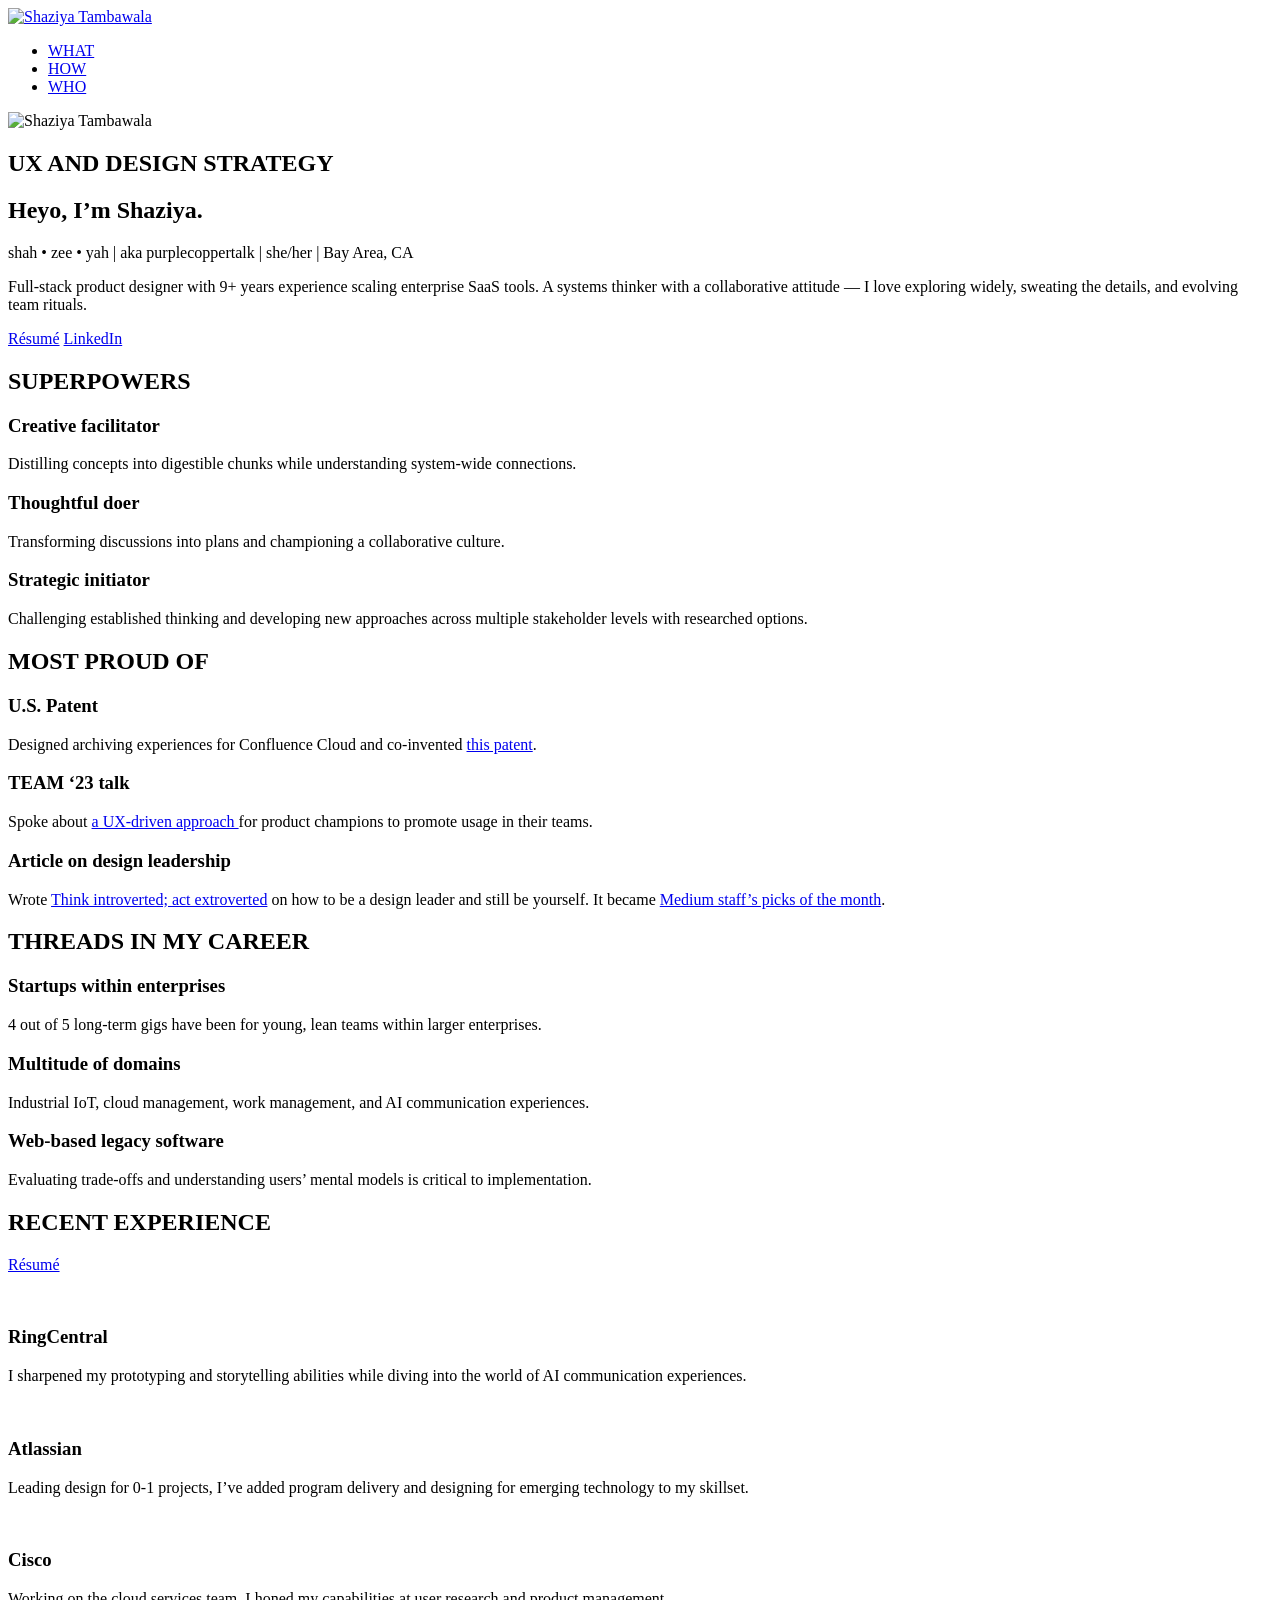
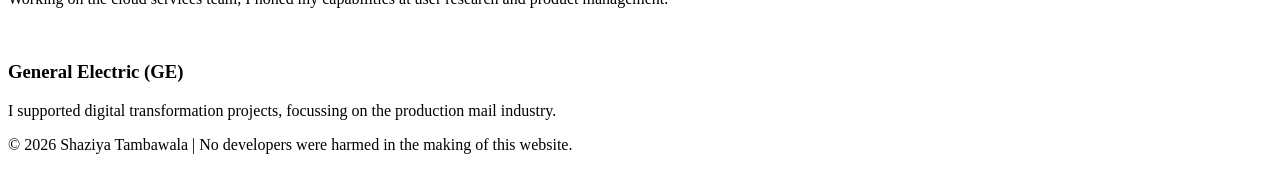
==== index.html @ e62a8e00 "Copy: domains line drops Including; Industrial capitalized Made-with: Cursor" ====
<!DOCTYPE html>
<html lang="en">
<head>
  <meta charset="UTF-8" />
  <meta name="viewport" content="width=device-width, initial-scale=1.0" />
  <title>Shaziya Tambawala - Designer</title>
  <meta name="description" content="Full-stack product designer with 9+ years in enterprise SaaS. Systems thinker — exploring widely, sweating the details, evolving team rituals." />
  <link rel="stylesheet" href="/portfolio/css/style.css" />
</head>
<body class="page-home site-portfolio">

  <nav>
    <div class="site-align">
      <a class="nav-logo" href="/portfolio/index.html">
        <img src="/portfolio/assets/logo.png" alt="Shaziya Tambawala" />
      </a>
      <ul class="nav-links">
        <li><a href="/portfolio/index.html" class="active">WHAT</a></li>
        <li><a href="/portfolio/how.html">HOW</a></li>
        <li><a href="/portfolio/who.html">WHO</a></li>
      </ul>
    </div>
  </nav>

  <main>
    <div class="site-shell page-home-inner">

      <section class="home-hero-grid" aria-label="Introduction">
        <div class="home-hero-photo">
          <img src="/portfolio/assets/shaziya.png" alt="Shaziya Tambawala" />
        </div>
        <div class="home-hero-copy">
          <h1 class="home-section-title heading-1">UX AND DESIGN STRATEGY</h1>
          <h2>Heyo, I’m Shaziya.</h2>
          <p class="home-meta">
            <span class="home-meta-text">shah • zee • yah</span><span class="home-meta-pipe"> | </span><span class="home-meta-text">aka purplecoppertalk</span><span class="home-meta-pipe"> | </span><span class="home-meta-text">she/her</span><span class="home-meta-pipe"> | </span><span class="home-meta-text">Bay Area, CA</span>
          </p>
          <p class="home-lede">Full-stack product designer with 9+ years experience scaling enterprise SaaS tools. A systems thinker with a collaborative attitude — I love exploring widely, sweating the details, and evolving team rituals.</p>
          <div class="home-btns">
            <a class="home-pill-btn" href="/portfolio/assets/Shaziya-Tambawala-Resume.pdf" target="_blank" rel="noopener noreferrer">Résumé</a>
            <a class="home-pill-btn" href="https://www.linkedin.com/in/shaztam/" target="_blank" rel="noopener noreferrer">LinkedIn</a>
          </div>
        </div>
      </section>

      <div class="home-spacer-lg" aria-hidden="true"></div>

      <section class="home-three-col" aria-label="Highlights">
        <div class="home-col">
          <h1 class="home-section-title heading-1">SUPERPOWERS</h1>
          <h3><strong>Creative facilitator</strong></h3>
          <p>Distilling concepts into digestible chunks while understanding system-wide connections.</p>
          <h3><strong>Thoughtful doer</strong></h3>
          <p>Transforming discussions into plans and championing a collaborative culture.</p>
          <h3><strong>Strategic initiator</strong></h3>
          <p>Challenging established thinking and developing new approaches across multiple stakeholder levels with&nbsp;researched options.</p>
        </div>
        <div class="home-col">
          <h1 class="home-section-title heading-1">MOST PROUD OF</h1>
          <h3><strong>U.S. Patent </strong></h3>
          <p>Designed archiving experiences for Confluence Cloud and co-invented <a class="home-text-link" href="https://patents.google.com/patent/US12547584B2/en" target="_blank" rel="noopener noreferrer">this patent</a>.</p>
          <h3><strong>TEAM ‘23 talk</strong></h3>
          <p>Spoke about <a class="home-text-link" href="https://events.atlassian.com/team23/v/s-1425372" target="_blank" rel="noopener noreferrer">a UX-driven approach </a>for product champions to promote usage in their teams.</p>
          <h3><strong>Article on design leadership</strong></h3>
          <p>Wrote <a class="home-text-link" href="https://medium.com/designing-atlassian/think-introverted-act-extroverted-976e3164f3a0" target="_blank" rel="noopener noreferrer">Think introverted; act extroverted</a> on how to be a design leader and still be yourself. It became <a class="home-text-link" href="https://blog.medium.com/what-were-reading-breaking-the-ice-understanding-internet-brain-and-an-expert-s-advice-on-222081f7b6a5" target="_blank" rel="noopener noreferrer">Medium staff’s picks of the month</a>.</p>
        </div>
        <div class="home-col">
          <h1 class="home-section-title heading-1">THREADS IN MY CAREER</h1>
          <h3><strong>Startups within enterprises</strong></h3>
          <p>4 out of 5 long-term gigs have been for young, lean teams within larger enterprises.</p>
          <h3><strong>Multitude of domains</strong></h3>
          <p>Industrial IoT, cloud management, work management, and AI communication experiences.</p>
          <h3><strong>Web-based legacy software</strong></h3>
          <p>Evaluating trade-offs and understanding users’ mental models is critical to implementation.</p>
        </div>
      </section>

      <div class="home-spacer-lg" aria-hidden="true"></div>

      <section class="home-recent-head" aria-label="Recent experience">
        <h1 class="home-section-title heading-1">RECENT EXPERIENCE</h1>
        <div class="home-recent-resume">
          <a class="home-pill-btn" href="/portfolio/assets/Shaziya-Tambawala-Resume.pdf" target="_blank" rel="noopener noreferrer">Résumé</a>
        </div>
      </section>

      <section class="home-exp-grid" aria-label="Employers">
        <article class="home-exp-card">
          <figure>
            <img src="/portfolio/assets/ringcentral.jpg" alt="" />
          </figure>
          <h3>RingCentral</h3>
          <p>I sharpened my prototyping and storytelling abilities while diving into the world of AI communication experiences.</p>
        </article>
        <article class="home-exp-card">
          <figure>
            <img src="/portfolio/assets/atlassian.png" alt="" />
          </figure>
          <h3>Atlassian</h3>
          <p>Leading design for 0-1 projects, I’ve added program delivery and designing for emerging technology to my skillset.</p>
        </article>
        <article class="home-exp-card">
          <figure>
            <img src="/portfolio/assets/cisco.png" alt="" />
          </figure>
          <h3>Cisco</h3>
          <p>Working on the cloud services team, I honed my capabilities at user research and product management. </p>
        </article>
        <article class="home-exp-card">
          <figure>
            <img src="/portfolio/assets/gedigital.png" alt="" />
          </figure>
          <h3>General Electric (GE)</h3>
          <p>I supported digital transformation projects, focussing on the production mail industry.</p>
        </article>
      </section>

    </div>
  </main>

  <footer class="home-footer">
    <div class="site-shell home-footer-inner">
      <p class="site-footer-copy">© 2026 Shaziya Tambawala | No developers were harmed in the making of this website.</p>
    </div>
  </footer>

</body>
</html>
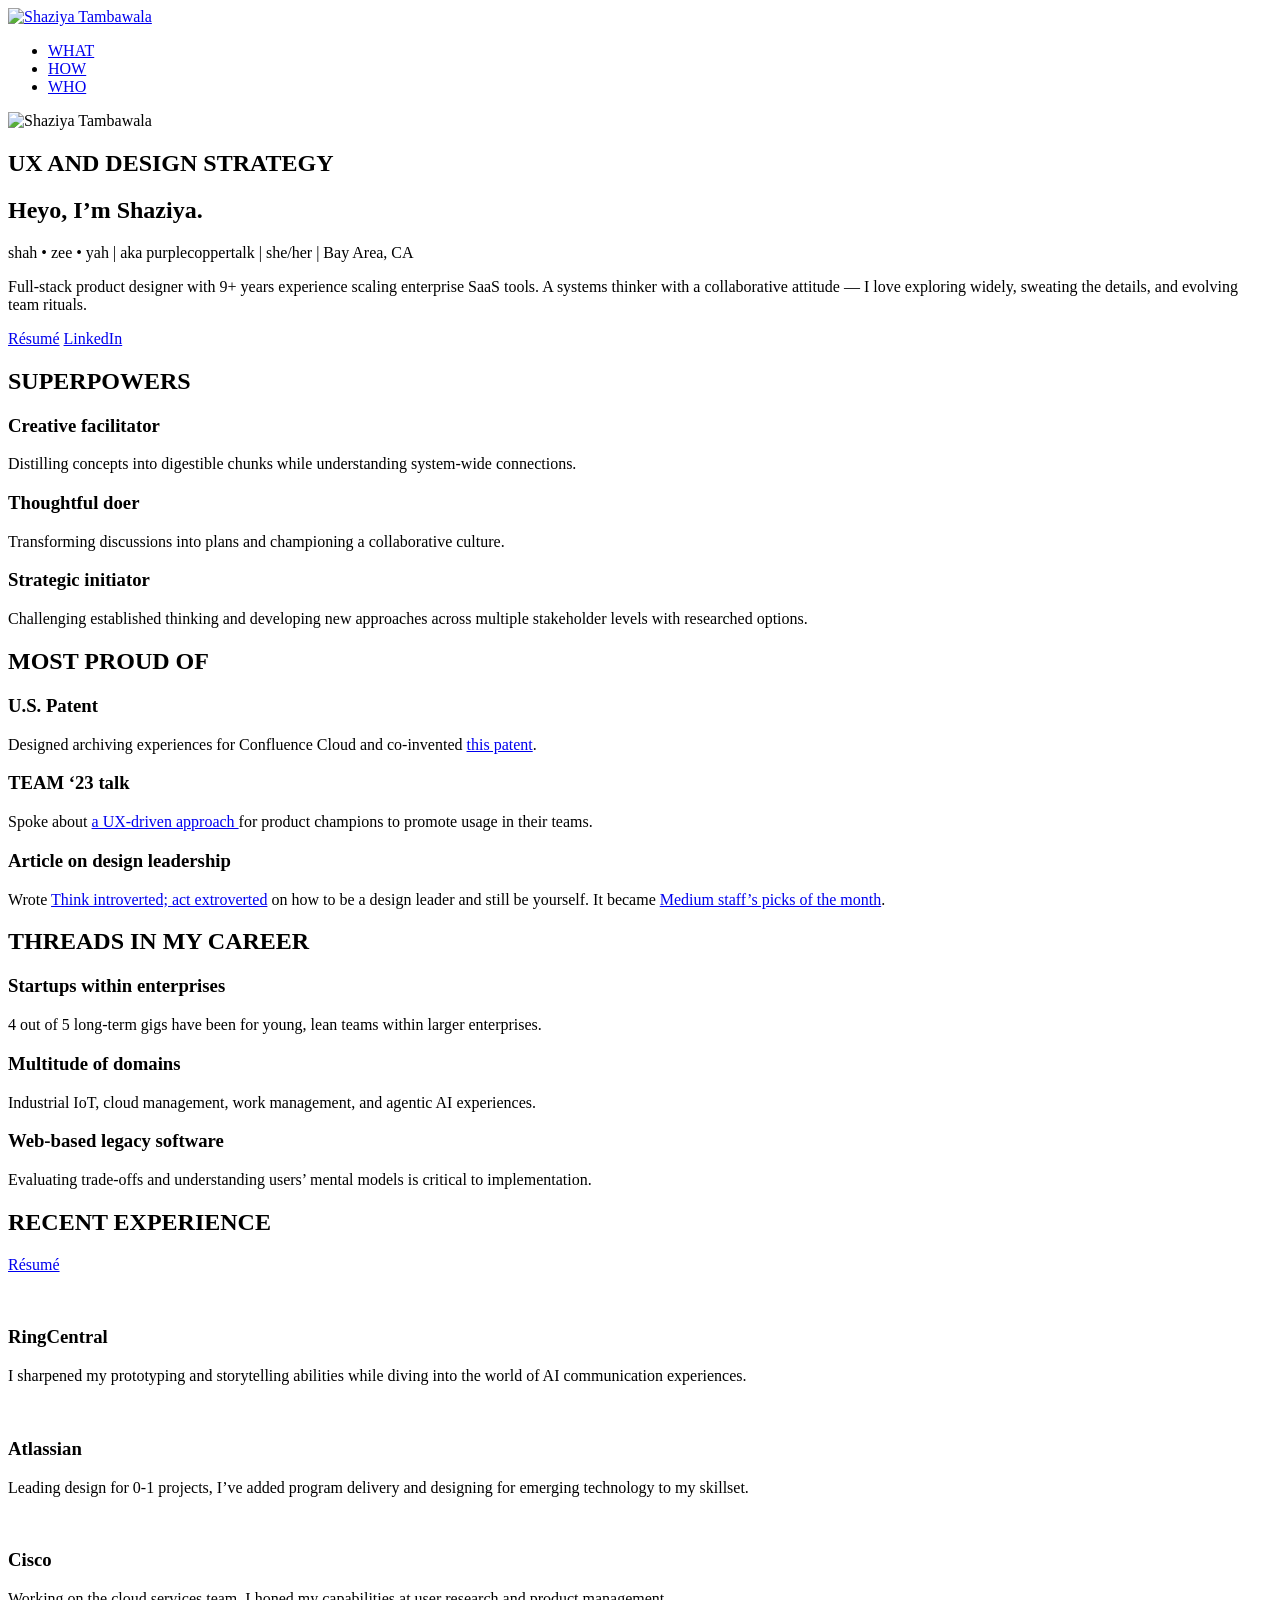
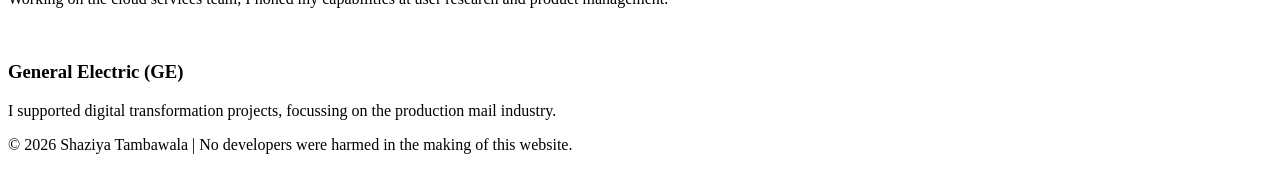
==== commit 025d2132: "Copy: agentic AI experiences in domains line Made-with: Cursor" ====
--- a/index.html
+++ b/index.html
@@ -69,7 +69,7 @@
           <h3><strong>Startups within enterprises</strong></h3>
           <p>4 out of 5 long-term gigs have been for young, lean teams within larger enterprises.</p>
           <h3><strong>Multitude of domains</strong></h3>
-          <p>Industrial IoT, cloud management, work management, and AI communication experiences.</p>
+          <p>Industrial IoT, cloud management, work management, and agentic AI experiences.</p>
           <h3><strong>Web-based legacy software</strong></h3>
           <p>Evaluating trade-offs and understanding users’ mental models is critical to implementation.</p>
         </div>
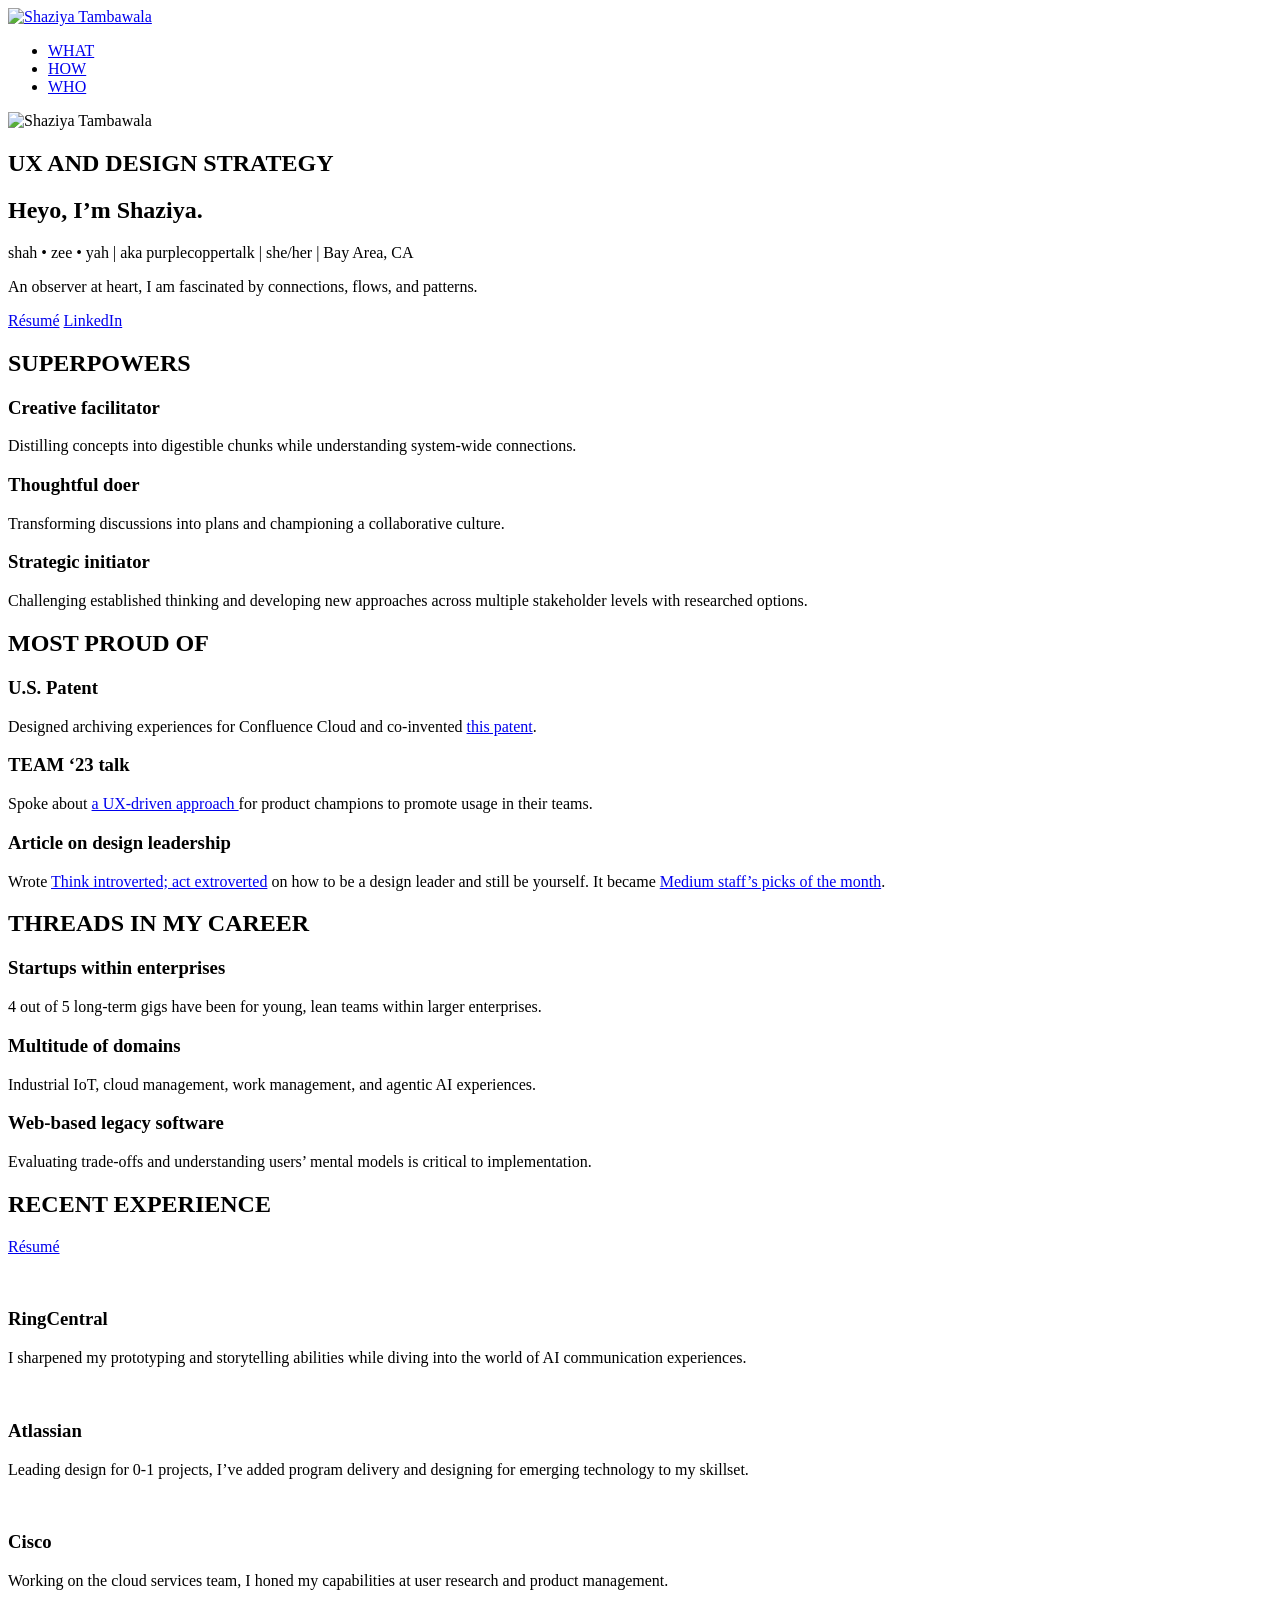
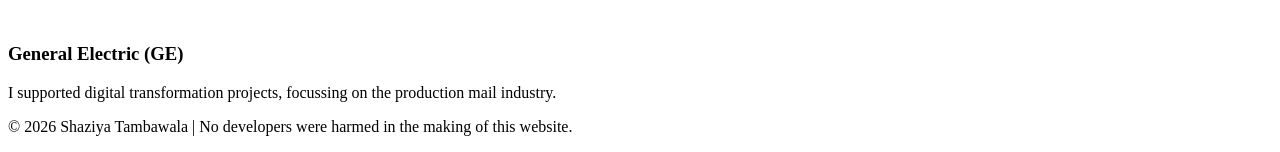
==== commit 764dfa34: "What: update hero lede and meta to observer copy Made-with: Cursor" ====
--- a/index.html
+++ b/index.html
@@ -4,7 +4,7 @@
   <meta charset="UTF-8" />
   <meta name="viewport" content="width=device-width, initial-scale=1.0" />
   <title>Shaziya Tambawala - Designer</title>
-  <meta name="description" content="Full-stack product designer with 9+ years in enterprise SaaS. Systems thinker — exploring widely, sweating the details, evolving team rituals." />
+  <meta name="description" content="Full-stack product designer with 9+ years in enterprise SaaS. An observer at heart, fascinated by connections, flows, and patterns." />
   <link rel="stylesheet" href="/portfolio/css/style.css" />
 </head>
 <body class="page-home site-portfolio">
@@ -35,7 +35,7 @@
           <p class="home-meta">
             <span class="home-meta-text">shah • zee • yah</span><span class="home-meta-pipe"> | </span><span class="home-meta-text">aka purplecoppertalk</span><span class="home-meta-pipe"> | </span><span class="home-meta-text">she/her</span><span class="home-meta-pipe"> | </span><span class="home-meta-text">Bay Area, CA</span>
           </p>
-          <p class="home-lede">Full-stack product designer with 9+ years experience scaling enterprise SaaS tools. A systems thinker with a collaborative attitude — I love exploring widely, sweating the details, and evolving team rituals.</p>
+          <p class="home-lede">An observer at heart, I am fascinated by connections, flows, and patterns.</p>
           <div class="home-btns">
             <a class="home-pill-btn" href="/portfolio/assets/Shaziya-Tambawala-Resume.pdf" target="_blank" rel="noopener noreferrer">Résumé</a>
             <a class="home-pill-btn" href="https://www.linkedin.com/in/shaztam/" target="_blank" rel="noopener noreferrer">LinkedIn</a>
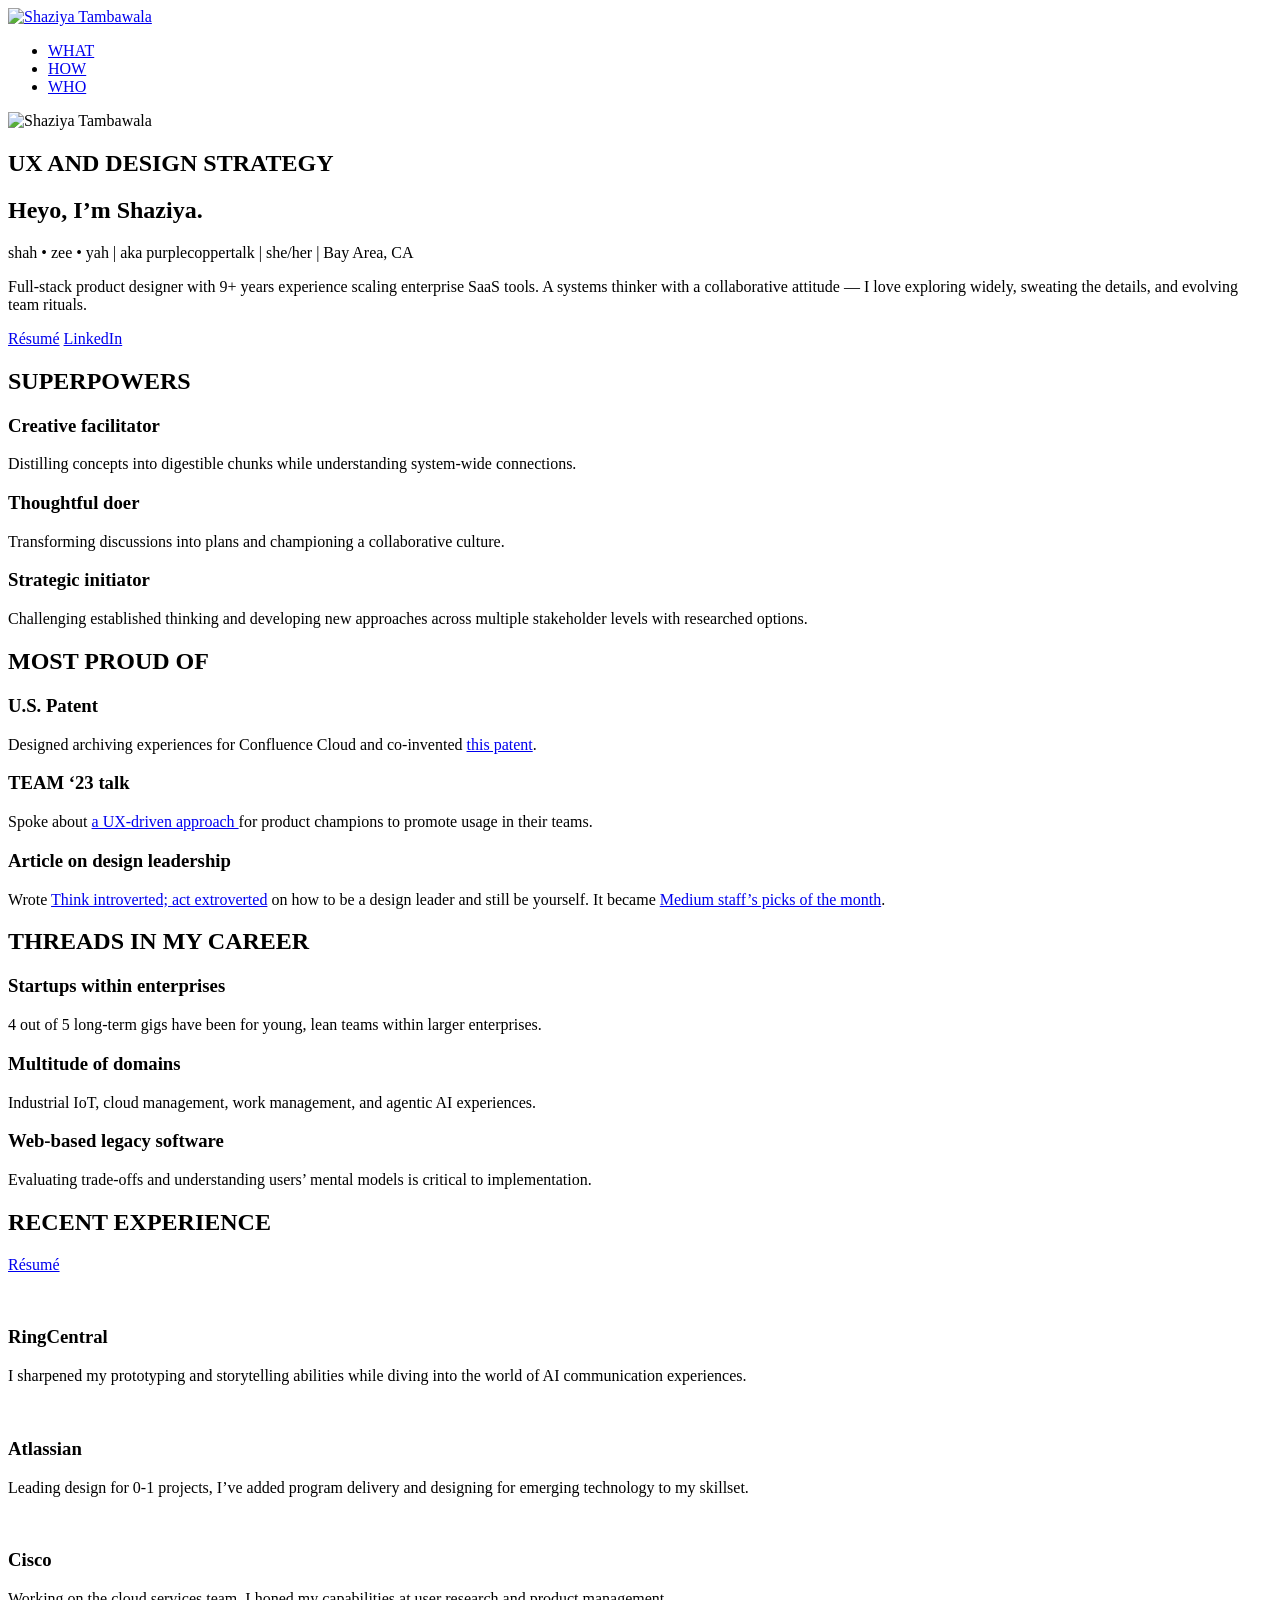
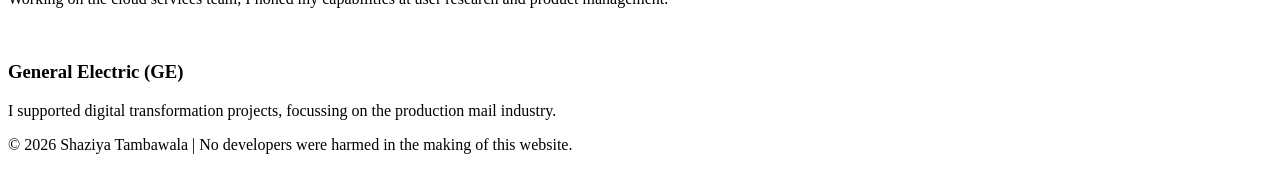
==== commit 9718f1d6: "Revert "What: update hero lede and meta to observer copy" This reverts commit 764dfa34b769359493e3e1" ====
--- a/index.html
+++ b/index.html
@@ -4,7 +4,7 @@
   <meta charset="UTF-8" />
   <meta name="viewport" content="width=device-width, initial-scale=1.0" />
   <title>Shaziya Tambawala - Designer</title>
-  <meta name="description" content="Full-stack product designer with 9+ years in enterprise SaaS. An observer at heart, fascinated by connections, flows, and patterns." />
+  <meta name="description" content="Full-stack product designer with 9+ years in enterprise SaaS. Systems thinker — exploring widely, sweating the details, evolving team rituals." />
   <link rel="stylesheet" href="/portfolio/css/style.css" />
 </head>
 <body class="page-home site-portfolio">
@@ -35,7 +35,7 @@
           <p class="home-meta">
             <span class="home-meta-text">shah • zee • yah</span><span class="home-meta-pipe"> | </span><span class="home-meta-text">aka purplecoppertalk</span><span class="home-meta-pipe"> | </span><span class="home-meta-text">she/her</span><span class="home-meta-pipe"> | </span><span class="home-meta-text">Bay Area, CA</span>
           </p>
-          <p class="home-lede">An observer at heart, I am fascinated by connections, flows, and patterns.</p>
+          <p class="home-lede">Full-stack product designer with 9+ years experience scaling enterprise SaaS tools. A systems thinker with a collaborative attitude — I love exploring widely, sweating the details, and evolving team rituals.</p>
           <div class="home-btns">
             <a class="home-pill-btn" href="/portfolio/assets/Shaziya-Tambawala-Resume.pdf" target="_blank" rel="noopener noreferrer">Résumé</a>
             <a class="home-pill-btn" href="https://www.linkedin.com/in/shaztam/" target="_blank" rel="noopener noreferrer">LinkedIn</a>
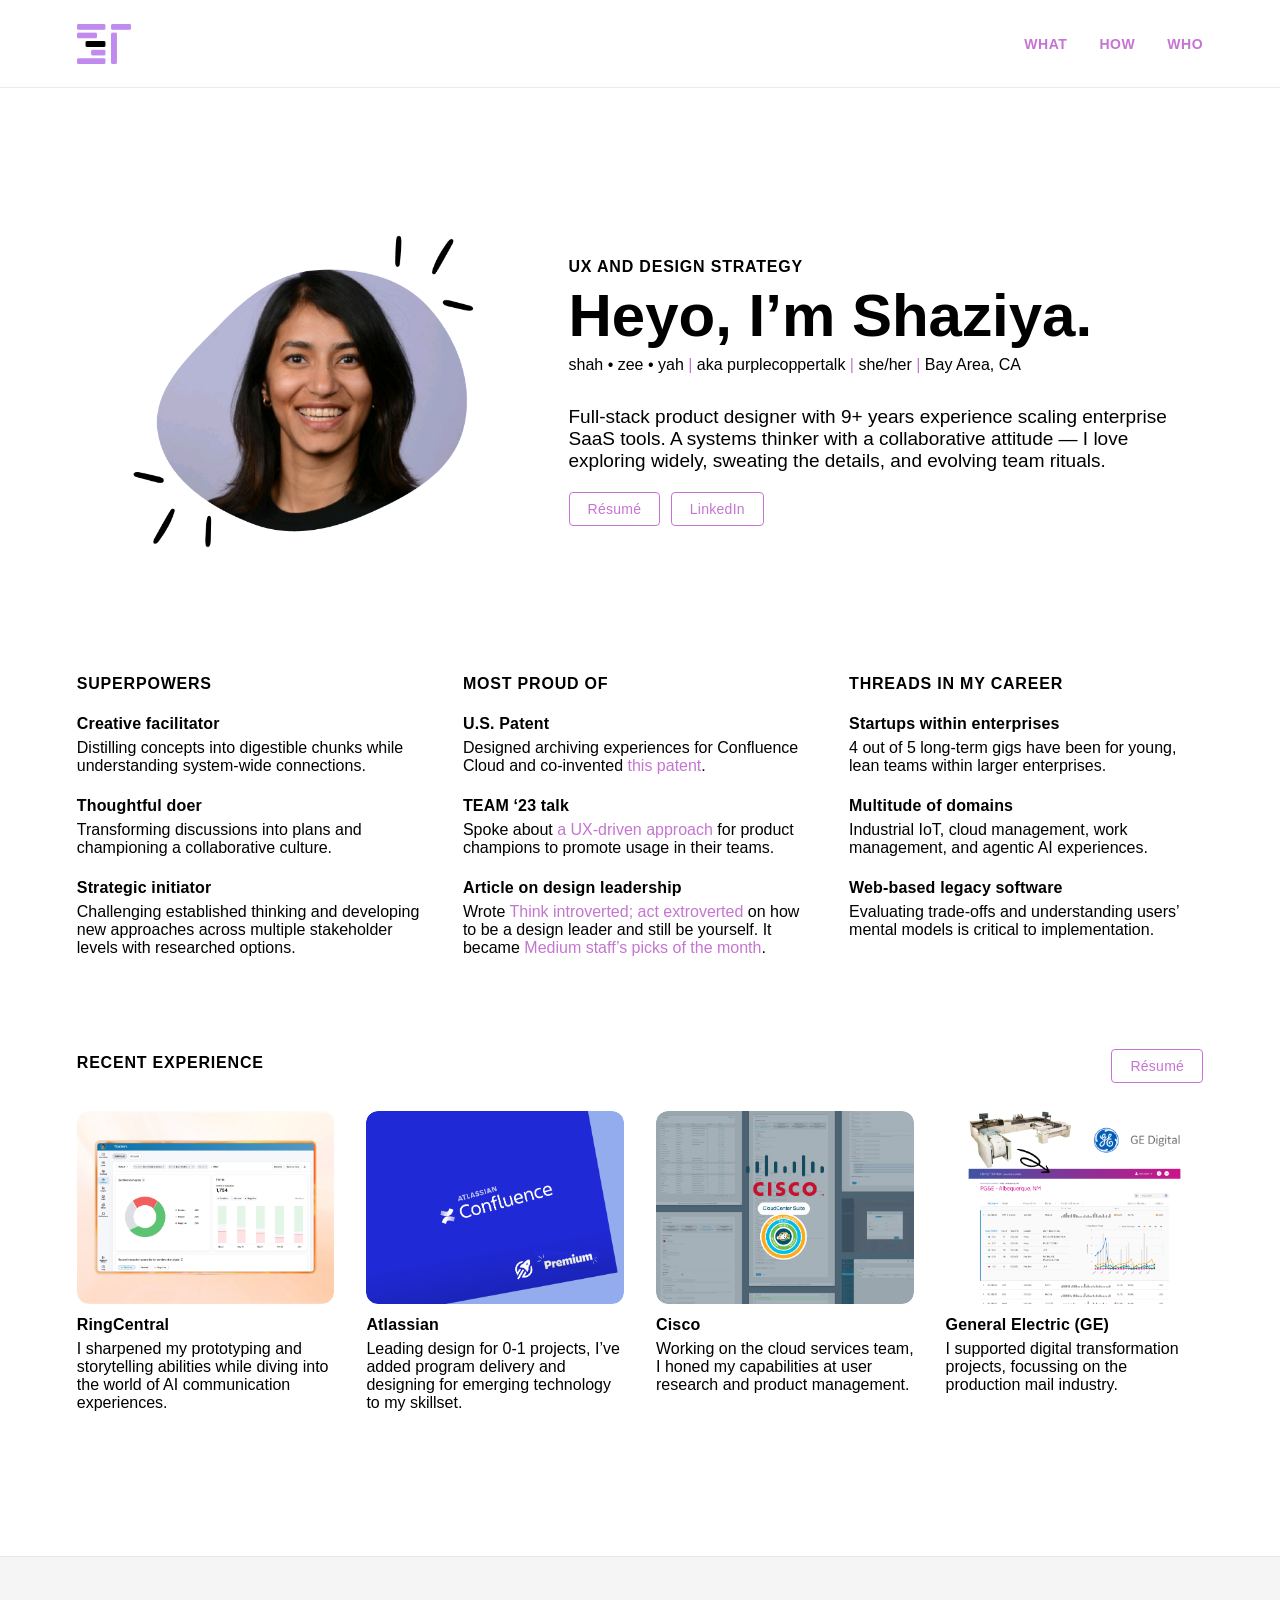
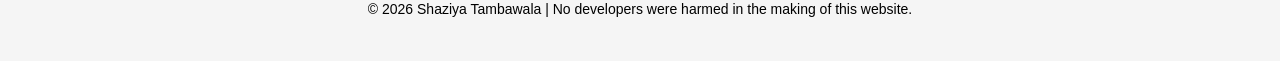
==== commit 2b833e17: "Remove /portfolio prefix from site paths. Switch stylesheet, favicon, navigation, project links, and" ====
--- a/index.html
+++ b/index.html
@@ -3,21 +3,22 @@
 <head>
   <meta charset="UTF-8" />
   <meta name="viewport" content="width=device-width, initial-scale=1.0" />
-  <title>Shaziya Tambawala - Designer</title>
+  <title>Shaziya Tambawala — Product Design Portfolio</title>
   <meta name="description" content="Full-stack product designer with 9+ years in enterprise SaaS. Systems thinker — exploring widely, sweating the details, evolving team rituals." />
-  <link rel="stylesheet" href="/portfolio/css/style.css" />
+  <link rel="stylesheet" href="/css/style.css" />
+  <link rel="icon" href="/assets/logo.png" type="image/png" />
 </head>
 <body class="page-home site-portfolio">
 
   <nav>
     <div class="site-align">
-      <a class="nav-logo" href="/portfolio/index.html">
-        <img src="/portfolio/assets/logo.png" alt="Shaziya Tambawala" />
+      <a class="nav-logo" href="/index.html">
+        <img src="/assets/logo.png" alt="Shaziya Tambawala" />
       </a>
       <ul class="nav-links">
-        <li><a href="/portfolio/index.html" class="active">WHAT</a></li>
-        <li><a href="/portfolio/how.html">HOW</a></li>
-        <li><a href="/portfolio/who.html">WHO</a></li>
+        <li><a href="/index.html" class="active">WHAT</a></li>
+        <li><a href="/how.html">HOW</a></li>
+        <li><a href="/who.html">WHO</a></li>
       </ul>
     </div>
   </nav>
@@ -27,7 +28,7 @@
 
       <section class="home-hero-grid" aria-label="Introduction">
         <div class="home-hero-photo">
-          <img src="/portfolio/assets/shaziya.png" alt="Shaziya Tambawala" />
+          <img src="/assets/shaziya.png" alt="Shaziya Tambawala" />
         </div>
         <div class="home-hero-copy">
           <h1 class="home-section-title heading-1">UX AND DESIGN STRATEGY</h1>
@@ -37,7 +38,7 @@
           </p>
           <p class="home-lede">Full-stack product designer with 9+ years experience scaling enterprise SaaS tools. A systems thinker with a collaborative attitude — I love exploring widely, sweating the details, and evolving team rituals.</p>
           <div class="home-btns">
-            <a class="home-pill-btn" href="/portfolio/assets/Shaziya-Tambawala-Resume.pdf" target="_blank" rel="noopener noreferrer">Résumé</a>
+            <a class="home-pill-btn" href="/assets/Shaziya-Tambawala-Resume.pdf" target="_blank" rel="noopener noreferrer">Résumé</a>
             <a class="home-pill-btn" href="https://www.linkedin.com/in/shaztam/" target="_blank" rel="noopener noreferrer">LinkedIn</a>
           </div>
         </div>
@@ -80,35 +81,35 @@
       <section class="home-recent-head" aria-label="Recent experience">
         <h1 class="home-section-title heading-1">RECENT EXPERIENCE</h1>
         <div class="home-recent-resume">
-          <a class="home-pill-btn" href="/portfolio/assets/Shaziya-Tambawala-Resume.pdf" target="_blank" rel="noopener noreferrer">Résumé</a>
+          <a class="home-pill-btn" href="/assets/Shaziya-Tambawala-Resume.pdf" target="_blank" rel="noopener noreferrer">Résumé</a>
         </div>
       </section>
 
       <section class="home-exp-grid" aria-label="Employers">
         <article class="home-exp-card">
           <figure>
-            <img src="/portfolio/assets/ringcentral.jpg" alt="" />
+            <img src="/assets/ringcentral.jpg" alt="" />
           </figure>
           <h3>RingCentral</h3>
           <p>I sharpened my prototyping and storytelling abilities while diving into the world of AI communication experiences.</p>
         </article>
         <article class="home-exp-card">
           <figure>
-            <img src="/portfolio/assets/atlassian.png" alt="" />
+            <img src="/assets/atlassian.png" alt="" />
           </figure>
           <h3>Atlassian</h3>
           <p>Leading design for 0-1 projects, I’ve added program delivery and designing for emerging technology to my skillset.</p>
         </article>
         <article class="home-exp-card">
           <figure>
-            <img src="/portfolio/assets/cisco.png" alt="" />
+            <img src="/assets/cisco.png" alt="" />
           </figure>
           <h3>Cisco</h3>
           <p>Working on the cloud services team, I honed my capabilities at user research and product management. </p>
         </article>
         <article class="home-exp-card">
           <figure>
-            <img src="/portfolio/assets/gedigital.png" alt="" />
+            <img src="/assets/gedigital.png" alt="" />
           </figure>
           <h3>General Electric (GE)</h3>
           <p>I supported digital transformation projects, focussing on the production mail industry.</p>
--- a/css/style.css
+++ b/css/style.css
@@ -0,0 +1,1264 @@
+@import url('https://fonts.googleapis.com/css2?family=Instrument+Serif:ital@0;1&family=Geist:wght@300;400;500&display=swap');
+
+/* ─── Reset ─── */
+*, *::before, *::after { box-sizing: border-box; margin: 0; padding: 0; }
+html { scroll-behavior: smooth; }
+
+/* ─── Tokens ─── */
+:root {
+  --font-serif: 'Instrument Serif', Georgia, serif;
+  --font-sans: 'Geist', system-ui, sans-serif;
+  --color-ink: #1a1916;
+  --color-ink-2: #4a4945;
+  --color-ink-3: #8a8880;
+  --color-paper: #faf9f7;
+  --color-surface: #f1efe8;
+  --color-border: rgba(26,25,22,0.12);
+  --color-border-strong: rgba(26,25,22,0.25);
+  --color-accent: #1a1916;
+  --max-w: 760px;
+  --nav-h: 64px;
+}
+
+/* ─── Base ─── */
+body {
+  font-family: var(--font-sans);
+  font-size: 17px;
+  line-height: 1.75;
+  color: var(--color-ink);
+  background: var(--color-paper);
+  -webkit-font-smoothing: antialiased;
+  font-weight: 300;
+}
+
+a { color: inherit; text-decoration: none; }
+img { display: block; max-width: 100%; }
+
+/* ─── Nav ─── */
+nav {
+  position: fixed;
+  top: 0; left: 0; right: 0;
+  height: var(--nav-h);
+  display: flex;
+  align-items: center;
+  justify-content: space-between;
+  padding: 0 2rem;
+  background: var(--color-paper);
+  border-bottom: 0.5px solid var(--color-border);
+  z-index: 100;
+}
+
+.nav-logo img { height: 28px; width: auto; }
+
+.nav-links {
+  display: flex;
+  gap: 2rem;
+  list-style: none;
+}
+
+.nav-links a {
+  font-size: 13px;
+  font-weight: 400;
+  letter-spacing: 0.02em;
+  text-transform: none;
+  color: var(--color-ink-3);
+  transition: color 0.2s;
+}
+
+.nav-links a:hover,
+.nav-links a.active { color: var(--color-ink); }
+
+/* ─── Layout ─── */
+main { padding-top: var(--nav-h); }
+
+.container {
+  max-width: var(--max-w);
+  margin: 0 auto;
+  padding: 0 2rem;
+}
+
+/* ─── Page header ─── */
+.page-header {
+  padding: 5rem 0 3rem;
+  border-bottom: 0.5px solid var(--color-border);
+  margin-bottom: 4rem;
+}
+
+.page-header .eyebrow {
+  font-size: 12px;
+  font-weight: 400;
+  letter-spacing: 0.04em;
+  text-transform: none;
+  color: var(--color-ink-3);
+  margin-bottom: 1rem;
+}
+
+.page-header h1 {
+  font-family: var(--font-serif);
+  font-size: clamp(3rem, 6vw, 4.5rem);
+  font-weight: 400;
+  line-height: 1.05;
+  color: var(--color-ink);
+}
+
+/* ─── Section headings ─── */
+h2 {
+  font-family: var(--font-serif);
+  font-size: 1.75rem;
+  font-weight: 400;
+  color: var(--color-ink);
+  margin-bottom: 1rem;
+  line-height: 1.2;
+}
+
+h3 {
+  font-size: 15px;
+  font-weight: 400;
+  color: var(--color-ink);
+  margin-bottom: 0.4rem;
+  letter-spacing: 0.01em;
+}
+
+p { color: var(--color-ink-2); margin-bottom: 1rem; font-weight: 300; }
+p:last-child { margin-bottom: 0; }
+
+/* ─── Divider ─── */
+hr {
+  border: none;
+  border-top: 0.5px solid var(--color-border);
+  margin: 3rem 0;
+}
+
+/* ─── Buttons ─── */
+.btn {
+  display: inline-flex;
+  align-items: center;
+  gap: 6px;
+  font-family: var(--font-sans);
+  font-size: 13px;
+  font-weight: 400;
+  letter-spacing: 0.01em;
+  text-transform: none;
+  padding: 10px 20px;
+  border: 0.5px solid var(--color-border-strong);
+  border-radius: 40px;
+  color: var(--color-ink);
+  background: transparent;
+  cursor: pointer;
+  transition: all 0.2s;
+  text-decoration: none;
+}
+
+.btn:hover {
+  background: var(--color-ink);
+  color: var(--color-paper);
+  border-color: var(--color-ink);
+}
+
+.btn-primary {
+  background: var(--color-ink);
+  color: var(--color-paper);
+}
+
+.btn-primary:hover {
+  background: var(--color-ink-2);
+}
+
+/* ─── Tags ─── */
+.tag-row {
+  display: flex;
+  flex-wrap: wrap;
+  gap: 6px;
+  margin-top: 1.5rem;
+}
+
+.tag {
+  font-size: 12px;
+  font-weight: 300;
+  letter-spacing: 0.01em;
+  text-transform: none;
+  padding: 4px 12px;
+  border: 0.5px solid var(--color-border-strong);
+  border-radius: 20px;
+  color: var(--color-ink-3);
+}
+
+/* ─── Stat cards ─── */
+.stat-grid {
+  display: grid;
+  grid-template-columns: repeat(auto-fit, minmax(150px, 1fr));
+  gap: 12px;
+  margin: 2rem 0;
+}
+
+.stat-card {
+  background: var(--color-surface);
+  border-radius: 12px;
+  padding: 1.25rem;
+}
+
+.stat-num {
+  font-family: var(--font-serif);
+  font-size: 2.2rem;
+  font-weight: 400;
+  color: var(--color-ink);
+  line-height: 1;
+  margin-bottom: 6px;
+}
+
+.stat-label {
+  font-size: 12px;
+  color: var(--color-ink-3);
+  line-height: 1.4;
+}
+
+/* ─── Numbered steps ─── */
+.steps { list-style: none; display: flex; flex-direction: column; gap: 1rem; }
+
+.step {
+  display: flex;
+  gap: 1rem;
+  align-items: flex-start;
+}
+
+.step-num {
+  flex-shrink: 0;
+  width: 26px;
+  height: 26px;
+  border-radius: 50%;
+  border: 0.5px solid var(--color-border-strong);
+  display: flex;
+  align-items: center;
+  justify-content: center;
+  font-size: 11px;
+  font-weight: 500;
+  color: var(--color-ink-3);
+  margin-top: 2px;
+}
+
+.step-body h3 { margin-bottom: 2px; }
+.step-body p { font-size: 14px; margin: 0; }
+
+/* ─── Lead / pull quote ─── */
+.lead {
+  font-size: 1.05rem;
+  line-height: 1.7;
+  color: var(--color-ink-2);
+  padding-left: 1.25rem;
+  border-left: 2px solid var(--color-border-strong);
+  margin-bottom: 2.5rem;
+}
+
+/* ─── Section spacing ─── */
+.section { margin-bottom: 3rem; }
+
+/* ─── HOW index — project cards ─── */
+.project-grid {
+  display: flex;
+  flex-direction: column;
+  gap: 0;
+}
+
+.project-card {
+  display: grid;
+  grid-template-columns: 1fr 200px;
+  gap: 2rem;
+  align-items: center;
+  padding: 2.5rem 0;
+  border-bottom: 0.5px solid var(--color-border);
+  text-decoration: none;
+  color: inherit;
+  transition: opacity 0.2s;
+}
+
+.project-card:hover { opacity: 0.7; }
+
+.project-card:first-child { border-top: 0.5px solid var(--color-border); }
+
+.project-meta { font-size: 12px; text-transform: none; letter-spacing: 0.01em; color: var(--color-ink-3); margin-bottom: 0.5rem; font-weight: 300; }
+.project-title { font-family: var(--font-serif); font-size: 1.9rem; font-weight: 400; margin-bottom: 0.75rem; line-height: 1.1; }
+.project-desc { font-size: 15px; color: var(--color-ink-2); line-height: 1.65; font-weight: 300; }
+.project-arrow { font-size: 1.5rem; color: var(--color-ink-3); text-align: right; transition: transform 0.2s; }
+.project-card:hover .project-arrow { transform: translateX(4px); }
+
+/* ─── Case study nav ─── */
+.cs-back {
+  display: inline-flex;
+  align-items: center;
+  gap: 6px;
+  font-size: 13px;
+  font-weight: 400;
+  letter-spacing: 0.01em;
+  text-transform: none;
+  color: var(--color-ink-3);
+  margin-bottom: 3rem;
+  transition: color 0.2s;
+}
+
+.cs-back:hover { color: var(--color-ink); }
+
+.cs-meta-bar {
+  display: flex;
+  gap: 2.5rem;
+  flex-wrap: wrap;
+  padding: 1.5rem 0;
+  border-top: 0.5px solid var(--color-border);
+  border-bottom: 0.5px solid var(--color-border);
+  margin-bottom: 3rem;
+}
+
+.cs-meta-item { display: flex; flex-direction: column; gap: 3px; }
+.cs-meta-label { font-size: 11px; text-transform: none; letter-spacing: 0.02em; color: var(--color-ink-3); font-weight: 400; }
+.cs-meta-value { font-size: 14px; color: var(--color-ink); font-weight: 300; }
+
+/* ─── WHO page ─── */
+.who-intro {
+  padding: 5rem 0 4rem;
+}
+
+.who-intro h1 {
+  font-family: var(--font-serif);
+  font-size: clamp(2.5rem, 5vw, 4rem);
+  font-weight: 400;
+  line-height: 1.1;
+  margin-bottom: 1.5rem;
+}
+
+.who-intro .subtitle {
+  font-size: 13px;
+  text-transform: none;
+  letter-spacing: 0.01em;
+  color: var(--color-ink-3);
+  margin-bottom: 2rem;
+  font-weight: 300;
+}
+
+.who-links {
+  display: flex;
+  gap: 12px;
+  flex-wrap: wrap;
+  margin-top: 2rem;
+}
+
+.superpowers {
+  display: grid;
+  grid-template-columns: repeat(auto-fit, minmax(200px, 1fr));
+  gap: 2rem;
+  margin: 3rem 0;
+}
+
+.superpower h3 { font-family: var(--font-serif); font-size: 1.1rem; font-weight: 400; font-style: italic; margin-bottom: 0.5rem; }
+.superpower p { font-size: 14px; }
+
+.experience-list { display: flex; flex-direction: column; gap: 1.5rem; margin: 2rem 0; }
+.exp-item { display: flex; gap: 1.5rem; align-items: flex-start; padding-bottom: 1.5rem; border-bottom: 0.5px solid var(--color-border); }
+.exp-item:last-child { border-bottom: none; }
+.exp-logo { width: 40px; height: 40px; object-fit: contain; flex-shrink: 0; margin-top: 2px; }
+.exp-body h3 { margin-bottom: 2px; }
+.exp-body p { font-size: 14px; margin: 0; }
+
+/* ─── Footer ─── */
+footer {
+  padding: 3rem 0;
+  border-top: 0.5px solid var(--color-border);
+  margin-top: 6rem;
+}
+
+footer .container {
+  display: flex;
+  justify-content: space-between;
+  align-items: center;
+  flex-wrap: wrap;
+  gap: 1rem;
+}
+
+.footer-copy { font-size: 12px; color: var(--color-ink-3); font-style: italic; }
+
+/* ─── Responsive ─── */
+@media (max-width: 600px) {
+  nav { padding: 0 1.25rem; }
+  .container { padding: 0 1.25rem; }
+
+  .project-card {
+    grid-template-columns: 1fr;
+    gap: 0.75rem;
+  }
+  .project-arrow { text-align: left; }
+
+  body.page-how .project-card {
+    grid-template-columns: 1fr;
+  }
+
+  .cs-meta-bar { gap: 1.25rem; }
+
+  footer .container { flex-direction: column; align-items: flex-start; }
+}
+
+/* ═══ Site portfolio (all pages) — Avenir, white, taller nav, aligned shell ═══ */
+body.site-portfolio {
+  --font-avenir: "Avenir Next", "Avenir", -apple-system, BlinkMacSystemFont, "Segoe UI", Roboto, "Helvetica Neue", Arial, sans-serif;
+  --site-accent: hsl(292, 50%, 64%);
+  --site-max: 1280px;
+  --site-pad-x: clamp(1.25rem, 6vw, 5.5rem);
+  --site-edge-spacing: clamp(3rem, 8vw, 6rem);
+  --nav-h: 88px;
+  --font-weight-regular: 400;
+  --font-weight-demi: 600;
+  font-family: var(--font-avenir);
+  background: #ffffff;
+  color: #000000;
+  font-weight: var(--font-weight-regular);
+  line-height: normal;
+}
+
+body.site-portfolio nav {
+  background: #ffffff;
+  border-bottom: 0.5px solid rgba(0, 0, 0, 0.08);
+  padding: 0;
+  height: var(--nav-h);
+  display: block;
+}
+
+/* Width + horizontal padding only (main, footer text, etc.) */
+body.site-portfolio .site-shell {
+  max-width: var(--site-max);
+  margin-left: auto;
+  margin-right: auto;
+  padding-left: var(--site-pad-x);
+  padding-right: var(--site-pad-x);
+}
+
+/* Nav row: logo left, links right */
+body.site-portfolio nav .site-align {
+  max-width: var(--site-max);
+  margin-left: auto;
+  margin-right: auto;
+  padding-left: var(--site-pad-x);
+  padding-right: var(--site-pad-x);
+  display: flex;
+  align-items: center;
+  justify-content: space-between;
+  width: 100%;
+  height: 100%;
+  min-height: var(--nav-h);
+}
+
+body.site-portfolio .nav-logo {
+  flex-shrink: 0;
+  margin-right: auto;
+}
+
+body.site-portfolio .nav-links {
+  margin-left: auto;
+}
+
+body.site-portfolio .nav-logo img {
+  height: 40px;
+  width: auto;
+}
+
+body.site-portfolio .nav-links a {
+  font-family: var(--font-avenir);
+  font-size: 14px;
+  font-weight: var(--font-weight-demi);
+  letter-spacing: 0.04em;
+  text-transform: uppercase;
+  color: var(--site-accent);
+  text-decoration: none;
+}
+
+body.site-portfolio .nav-links a:hover {
+  text-decoration: underline;
+}
+
+body.site-portfolio .nav-links a.active {
+  color: var(--site-accent);
+}
+
+body.site-portfolio main {
+  padding-top: var(--nav-h);
+  background: #ffffff;
+}
+
+body.site-portfolio .container {
+  max-width: var(--site-max);
+  padding-left: var(--site-pad-x);
+  padding-right: var(--site-pad-x);
+}
+
+body.site-portfolio .page-header {
+  padding: 2.5rem 0 1.75rem;
+  margin-bottom: 2rem;
+}
+
+body.site-portfolio .project-card {
+  padding: 1.75rem 0;
+}
+
+body.site-portfolio hr {
+  margin: 2rem 0;
+}
+
+body.site-portfolio footer {
+  margin-top: var(--site-edge-spacing);
+  padding: 2.75rem 0;
+  border-top: 0.5px solid rgba(0, 0, 0, 0.06);
+  background: rgb(245, 245, 245);
+  display: flex;
+  align-items: center;
+  justify-content: center;
+  box-sizing: border-box;
+}
+
+body.site-portfolio footer .container,
+body.site-portfolio footer .site-shell {
+  display: block;
+  text-align: center;
+  max-width: var(--site-max);
+  margin: 0 auto;
+  padding-left: var(--site-pad-x);
+  padding-right: var(--site-pad-x);
+  width: 100%;
+  box-sizing: border-box;
+}
+
+body.site-portfolio .footer-copy,
+body.site-portfolio .site-footer-copy {
+  font-family: var(--font-avenir);
+  font-size: 14px;
+  font-style: normal;
+  font-weight: var(--font-weight-regular);
+  color: #000000;
+  text-align: center;
+}
+
+body.site-portfolio p {
+  font-weight: var(--font-weight-regular);
+}
+
+/* Who page */
+body.site-portfolio .who-page {
+  display: flex;
+  flex-direction: column;
+  gap: clamp(2.5rem, 5vw, 4rem);
+  padding-bottom: 3rem;
+}
+
+body.site-portfolio .who-block {
+  margin-bottom: 0;
+}
+
+body.site-portfolio .who-block:first-child {
+  padding-top: var(--site-edge-spacing);
+}
+
+body.site-portfolio .who-section-title {
+  font-family: var(--font-avenir);
+  font-size: 1.35rem;
+  font-weight: var(--font-weight-demi);
+  color: var(--color-ink);
+  margin: 0 0 1rem;
+  line-height: normal;
+}
+
+body.site-portfolio .who-prose-text {
+  font-size: 1.05rem;
+  line-height: normal;
+  color: var(--color-ink-2);
+}
+
+body.site-portfolio .who-prose-text p {
+  margin: 0 0 1.25rem;
+}
+
+body.site-portfolio .who-prose-text p:last-child {
+  margin-bottom: 0;
+}
+
+body.site-portfolio .who-quote {
+  font-weight: var(--font-weight-demi);
+  font-style: normal;
+  color: var(--color-ink-2);
+}
+
+body.site-portfolio .who-medium {
+  font-weight: 500;
+}
+
+body.site-portfolio .who-links {
+  display: flex;
+  flex-wrap: wrap;
+  gap: 0.5rem 0.65rem;
+  margin-top: 0.5rem;
+}
+
+/* Match WHAT hero (home-hero-grid): 7fr copy | 5fr visual, vertically centered */
+body.site-portfolio .who-designer-grid {
+  display: grid;
+  grid-template-columns: minmax(0, 7fr) minmax(0, 5fr);
+  gap: clamp(1.25rem, 3vw, 2.5rem);
+  align-items: center;
+  width: 100%;
+}
+
+body.site-portfolio .who-designer-copy {
+  text-align: left;
+}
+
+body.site-portfolio .who-designer-copy .who-links {
+  justify-content: flex-start;
+}
+
+body.site-portfolio .who-fth-grid {
+  display: grid;
+  grid-template-columns: 1fr 4fr;
+  gap: clamp(1.25rem, 3vw, 2.5rem);
+  align-items: start;
+}
+
+body.site-portfolio .who-designer-visual {
+  width: 100%;
+  max-width: 702px;
+  margin-left: auto;
+  margin-right: auto;
+  display: flex;
+  align-items: center;
+  justify-content: center;
+  min-height: 0;
+}
+
+body.site-portfolio .who-designer-visual img {
+  width: 100%;
+  height: auto;
+  display: block;
+  transform: scale(0.75);
+  transform-origin: center center;
+}
+
+body.site-portfolio .who-fth-visual img,
+body.site-portfolio .who-speaker-visual img {
+  width: 100%;
+  height: auto;
+  display: block;
+}
+
+body.site-portfolio .who-speaker-visual {
+  margin-bottom: clamp(1rem, 2.5vw, 1.35rem);
+}
+
+body.site-portfolio .who-talk-heading {
+  margin: 0 0 0.75rem;
+  font-size: 1.1rem;
+  line-height: normal;
+  font-weight: var(--font-weight-regular);
+}
+
+body.site-portfolio a.who-talk-title {
+  font-family: var(--font-avenir);
+  font-weight: var(--font-weight-demi);
+  font-size: 1.1rem;
+  color: hsl(292, 50%, 64%);
+  text-decoration: none;
+}
+
+body.site-portfolio a.who-talk-title:hover {
+  color: hsl(292, 50%, 54%);
+  text-decoration: underline;
+  text-underline-offset: 2px;
+}
+
+body.site-portfolio .who-speaker-cols {
+  display: grid;
+  grid-template-columns: repeat(2, minmax(0, 1fr));
+  gap: clamp(1.25rem, 3vw, 2.5rem);
+  margin-bottom: 0;
+}
+
+body.site-portfolio .who-speaker .who-section-title {
+  margin-top: 0;
+  margin-bottom: clamp(1rem, 2.5vw, 1.25rem);
+  text-align: left;
+}
+
+@media (max-width: 840px) {
+  body.site-portfolio .who-designer-grid,
+  body.site-portfolio .who-fth-grid,
+  body.site-portfolio .who-speaker-cols {
+    grid-template-columns: 1fr;
+  }
+}
+
+body.site-portfolio .page-header h1 {
+  font-family: var(--font-avenir);
+  font-weight: var(--font-weight-demi);
+}
+
+body.site-portfolio .project-title {
+  font-family: var(--font-avenir);
+  font-weight: var(--font-weight-demi);
+}
+
+/* How page — project list (body.page-how) */
+body.page-how main > .container {
+  padding-top: var(--site-edge-spacing);
+  padding-bottom: 3rem;
+  color: #000000;
+}
+
+body.page-how .project-card {
+  display: grid;
+  grid-template-columns: minmax(0, 2fr) minmax(0, 1fr);
+  gap: clamp(1.25rem, 3vw, 2rem);
+  align-items: center;
+  padding: 1.75rem 0;
+  border: none;
+  text-decoration: none;
+  color: #000000;
+  transition: background-color 0.15s ease;
+}
+
+body.page-how .project-card:hover {
+  opacity: 1;
+}
+
+body.page-how .project-card-thumb {
+  position: relative;
+  aspect-ratio: 2 / 0.8;
+  width: 100%;
+  min-width: 0;
+  border-radius: 12px;
+  overflow: hidden;
+  background: #ececec;
+  border: none;
+  transform: rotate(0deg);
+  transition: transform 0.3s ease, box-shadow 0.3s ease;
+  box-shadow: none;
+}
+
+body.page-how .project-card:hover .project-card-thumb {
+  overflow: visible;
+  transform: rotate(-2deg);
+  box-shadow: 0 10px 20px -10px rgba(0, 0, 0, 0.2);
+  z-index: 1;
+}
+
+body.page-how .project-card-thumb > img {
+  position: absolute;
+  inset: 0;
+  width: 100%;
+  height: 100%;
+  object-fit: cover;
+  border-radius: 12px;
+}
+
+body.page-how .project-card-main {
+  min-width: 0;
+}
+
+body.page-how .project-title {
+  color: #000000;
+  font-size: max(10px, 1.35rem);
+  margin: 0 0 0.75rem;
+}
+
+body.page-how .project-desc {
+  color: #000000;
+  font-size: max(10px, 15px);
+  line-height: normal;
+  font-weight: var(--font-weight-regular);
+  margin: 0;
+}
+
+/* Match WHAT .home-pill-btn; width grows on row hover as arrow reveals */
+body.page-how .project-case-study {
+  display: inline-flex;
+  align-items: center;
+  justify-content: center;
+  gap: 0;
+  margin-top: 2rem;
+  padding: 8px 18px;
+  border: 1px solid var(--site-accent);
+  border-radius: 4px;
+  font-family: var(--font-avenir);
+  font-size: max(10px, 14px);
+  font-weight: var(--font-weight-regular);
+  line-height: normal;
+  letter-spacing: 0.02em;
+  color: var(--site-accent);
+  background: transparent;
+  transition: background-color 0.2s ease, color 0.2s ease, border-color 0.2s ease, gap 0.22s ease;
+}
+
+body.page-how .project-card:hover .project-case-study {
+  background: var(--site-accent);
+  color: #ffffff;
+  border-color: var(--site-accent);
+  gap: 0.4rem;
+}
+
+body.page-how .project-case-study-arrow {
+  display: inline-block;
+  max-width: 0;
+  overflow: hidden;
+  opacity: 0;
+  white-space: nowrap;
+  transition: max-width 0.22s ease, opacity 0.2s ease;
+}
+
+body.page-how .project-card:hover .project-case-study-arrow {
+  max-width: 1.5em;
+  opacity: 1;
+}
+
+body.site-portfolio h2 {
+  font-family: var(--font-avenir);
+}
+
+/* ═══ Case study pages (projects) ═══ */
+body.page-case-study {
+  color: #000000;
+  /* Article width: roomier than 720px, in line with Medium-style long-form (e.g. medium.com/designing-atlassian/...) */
+  --cs-content-max: 900px;
+}
+
+body.page-case-study main > .container {
+  font-family: var(--font-avenir);
+  max-width: min(var(--cs-content-max), 100%);
+  margin-left: auto;
+  margin-right: auto;
+}
+
+body.page-case-study main {
+  font-size: 16px;
+}
+
+body.page-case-study main p,
+body.page-case-study main li {
+  font-family: var(--font-avenir);
+  font-size: max(12px, 1em);
+  font-weight: var(--font-weight-regular);
+  color: #000000;
+}
+
+body.page-case-study .lead {
+  font-family: var(--font-avenir);
+  font-size: max(12px, 1.05em);
+  font-weight: var(--font-weight-regular);
+  color: #000000;
+}
+
+body.page-case-study main a:not(.home-pill-btn):not(.cs-all-projects-link) {
+  color: var(--site-accent);
+  text-decoration: none;
+}
+
+body.page-case-study main a:not(.home-pill-btn):not(.cs-all-projects-link):hover {
+  text-decoration: underline;
+  text-underline-offset: 2px;
+}
+
+body.page-case-study a.cs-all-projects-link {
+  display: inline-flex;
+  align-items: center;
+  gap: 0.25em;
+  font-family: var(--font-avenir);
+  font-size: max(12px, 14px);
+  font-weight: var(--font-weight-regular);
+  line-height: normal;
+  letter-spacing: 0.02em;
+  color: var(--site-accent);
+  text-decoration: none;
+}
+
+body.page-case-study a.cs-all-projects-link:hover {
+  text-decoration: underline;
+  text-underline-offset: 2px;
+}
+
+body.page-case-study main > .container > a.cs-all-projects-link:first-child {
+  margin-top: 5rem;
+  margin-bottom: 2rem;
+}
+
+body.page-case-study .cs-hero-title {
+  font-family: var(--font-avenir);
+  font-size: clamp(2rem, 4vw, 3rem);
+  font-weight: var(--font-weight-demi);
+  line-height: 1.1;
+  color: #000000;
+  margin: 0 0 2.5rem;
+}
+
+body.page-case-study .cs-hero-image {
+  width: 100%;
+  margin: 0 0 4rem;
+  border-radius: 12px;
+  overflow: hidden;
+}
+
+body.page-case-study .cs-hero-image img {
+  width: 100%;
+  aspect-ratio: 2 / 0.8;
+  height: auto;
+  object-fit: cover;
+  display: block;
+  border-radius: 12px;
+}
+
+body.page-case-study .cs-section-figure {
+  margin: 1.25rem 0 1.75rem;
+  border-radius: 12px;
+  overflow: hidden;
+}
+
+body.page-case-study .cs-section-figure img {
+  width: 100%;
+  height: auto;
+  display: block;
+  border-radius: 12px;
+}
+
+body.page-case-study .section h2 {
+  font-family: var(--font-avenir);
+  font-size: 1.35rem;
+  font-weight: var(--font-weight-demi);
+  color: #000000;
+  margin: 0 0 1rem;
+  line-height: normal;
+}
+
+body.page-case-study .step-body h3 {
+  font-family: var(--font-avenir);
+  font-size: max(12px, 15px);
+  font-weight: var(--font-weight-demi);
+  color: #000000;
+}
+
+body.page-case-study .step-body p {
+  font-size: max(12px, 0.875em);
+  font-weight: var(--font-weight-regular);
+  color: #000000;
+}
+
+body.page-case-study .cs-meta-label {
+  font-size: 1em;
+  font-weight: var(--font-weight-demi);
+  color: #000000;
+}
+
+body.page-case-study .cs-meta-value {
+  font-family: var(--font-avenir);
+  font-size: 1em;
+  font-weight: var(--font-weight-regular);
+  color: #000000;
+  line-height: normal;
+}
+
+body.page-case-study .stat-card {
+  background: rgb(245, 245, 245);
+}
+
+body.page-case-study .stat-num {
+  font-family: var(--font-avenir);
+  font-weight: var(--font-weight-demi);
+  color: #000000;
+}
+
+body.page-case-study .stat-label {
+  font-family: var(--font-avenir);
+  font-size: 1em;
+  font-weight: var(--font-weight-regular);
+  color: #000000;
+  line-height: normal;
+}
+
+body.page-case-study .step-num {
+  font-family: var(--font-avenir);
+  font-size: 12px;
+  font-weight: var(--font-weight-regular);
+}
+
+body.page-case-study .cs-nav-row {
+  display: flex;
+  justify-content: space-between;
+  align-items: center;
+  flex-wrap: wrap;
+  gap: 1rem;
+  margin-top: 4rem;
+  padding-top: 2rem;
+}
+
+/* Squarespace-style outline buttons (shaziyatambawala.com) + shared pills */
+body.site-portfolio .home-pill-btn,
+body.site-portfolio .site-pill-btn {
+  display: inline-flex;
+  align-items: center;
+  justify-content: center;
+  font-family: var(--font-avenir);
+  font-size: 14px;
+  font-weight: var(--font-weight-regular);
+  line-height: normal;
+  letter-spacing: 0.02em;
+  text-transform: none;
+  text-decoration: none;
+  color: var(--site-accent);
+  background: transparent;
+  border: 1px solid var(--site-accent);
+  border-radius: 4px;
+  padding: 8px 18px;
+  transition: background-color 0.2s ease, color 0.2s ease, border-color 0.2s ease;
+}
+
+body.site-portfolio .home-pill-btn:hover,
+body.site-portfolio .site-pill-btn:hover {
+  background: var(--site-accent);
+  color: #ffffff;
+  border-color: var(--site-accent);
+}
+
+/* ═══ Home page (index) ═══ */
+body.page-home {
+  --home-accent: hsl(292, 50%, 64%);
+  --home-text: #000000;
+  --heading-1-size: 16px;
+  --hero-name-size: 60px;
+}
+
+body.page-home strong {
+  font-weight: var(--font-weight-demi);
+}
+
+body.page-home .heading-1,
+body.page-home .home-section-title {
+  font-family: var(--font-avenir);
+  font-size: var(--heading-1-size);
+  font-weight: var(--font-weight-demi);
+  line-height: normal;
+  letter-spacing: 0.05em;
+  color: #000000;
+  margin: 0 0 0.35em;
+  white-space: pre-wrap;
+}
+
+body.page-home .page-home-inner {
+  padding-top: var(--site-edge-spacing);
+  padding-bottom: 3rem;
+}
+
+body.page-home .home-hero-grid {
+  display: grid;
+  grid-template-columns: minmax(0, 5fr) minmax(0, 7fr);
+  gap: clamp(1.25rem, 3vw, 2.5rem);
+  align-items: center;
+  margin-bottom: clamp(1.75rem, 4vw, 2.75rem);
+  padding-top: 0;
+}
+
+/* Matches assets/shaziya.png (548×502); update ratio if the asset dimensions change */
+body.page-home .home-hero-photo {
+  position: relative;
+  width: 100%;
+  max-width: 702px;
+  margin: 0 auto;
+  aspect-ratio: 548 / 502;
+}
+
+body.page-home .home-hero-photo img {
+  position: absolute;
+  inset: 0;
+  width: 100%;
+  height: 100%;
+  object-fit: cover;
+  object-position: 50% 50%;
+  transform: scale(0.75);
+  transform-origin: center center;
+}
+
+/* Hero stack: equal gaps (UX→Heyo and Heyo→meta); rem avoids huge em-based gaps on large h2 */
+body.page-home .home-hero-copy > h1.home-section-title {
+  margin-bottom: 0.35rem;
+}
+
+body.page-home .home-hero-copy h2 {
+  font-family: var(--font-avenir);
+  font-size: var(--hero-name-size);
+  font-weight: var(--font-weight-demi);
+  line-height: normal;
+  color: var(--home-text);
+  margin: 0 0 0.35rem;
+  white-space: pre-wrap;
+}
+
+body.page-home .home-meta {
+  font-family: var(--font-avenir);
+  font-size: 16px;
+  line-height: normal;
+  font-weight: var(--font-weight-regular);
+  color: var(--home-text);
+  margin: 0 0 2em;
+}
+
+body.page-home .home-meta-pipe {
+  color: var(--home-accent);
+}
+
+body.page-home .home-lede {
+  font-family: var(--font-avenir);
+  font-size: 19px;
+  line-height: normal;
+  font-weight: var(--font-weight-regular);
+  color: var(--home-text);
+  margin: 0 0 1.25rem;
+  white-space: pre-wrap;
+}
+
+body.site-portfolio a.home-text-link {
+  color: var(--site-accent);
+  text-decoration: none;
+}
+
+body.site-portfolio a.home-text-link:hover {
+  text-decoration: underline;
+  text-underline-offset: 2px;
+}
+
+body.page-home .home-btns {
+  display: flex;
+  flex-wrap: wrap;
+  gap: 0.5rem 0.65rem;
+  align-items: center;
+}
+
+body.page-home .home-spacer-lg {
+  height: clamp(1.25rem, 3vw, 2rem);
+}
+
+body.page-home .home-three-col {
+  display: grid;
+  grid-template-columns: repeat(3, minmax(0, 1fr));
+  gap: clamp(1rem, 2.5vw, 2rem);
+  margin-bottom: clamp(1.75rem, 4vw, 2.75rem);
+}
+
+body.page-home .home-col .heading-1 {
+  margin-bottom: 1.35rem;
+}
+
+body.page-home .home-col h3 {
+  font-family: var(--font-avenir);
+  font-size: 16px;
+  line-height: normal;
+  font-weight: var(--font-weight-regular);
+  color: var(--home-text);
+  margin: 1.35rem 0 0.4rem;
+  white-space: pre-wrap;
+}
+
+body.page-home .home-col h3:first-of-type {
+  margin-top: 0;
+}
+
+body.page-home .home-col p {
+  font-family: var(--font-avenir);
+  font-size: 16px;
+  line-height: normal;
+  font-weight: var(--font-weight-regular);
+  color: var(--home-text);
+  margin: 0 0 1rem;
+  white-space: pre-wrap;
+}
+
+body.page-home .home-recent-head {
+  display: grid;
+  grid-template-columns: minmax(0, 10fr) minmax(0, 2fr);
+  gap: 1rem;
+  align-items: center;
+  margin-bottom: clamp(1.25rem, 2.5vw, 1.75rem);
+}
+
+body.page-home .home-recent-resume {
+  justify-self: end;
+}
+
+body.page-home .home-exp-grid {
+  display: grid;
+  grid-template-columns: repeat(4, minmax(0, 1fr));
+  gap: clamp(1rem, 2.5vw, 2rem);
+}
+
+body.page-home .home-exp-card figure {
+  margin: 0 0 0.75rem;
+  width: 100%;
+  position: relative;
+  overflow: hidden;
+  border-radius: 12px;
+}
+
+body.page-home .home-exp-card figure::before {
+  content: "";
+  display: block;
+  padding-bottom: 74.92%;
+}
+
+body.page-home .home-exp-card figure img {
+  position: absolute;
+  inset: 0;
+  width: 100%;
+  height: 100%;
+  object-fit: cover;
+  object-position: 50% 50%;
+  border-radius: 12px;
+}
+
+body.page-home .home-exp-card h3 {
+  font-family: var(--font-avenir);
+  font-size: 16px;
+  font-weight: var(--font-weight-demi);
+  color: var(--home-text);
+  margin: 0 0 0.35rem;
+  white-space: pre-wrap;
+}
+
+body.page-home .home-exp-card p {
+  font-family: var(--font-avenir);
+  font-size: 16px;
+  line-height: normal;
+  font-weight: var(--font-weight-regular);
+  color: var(--home-text);
+  margin: 0;
+  white-space: pre-wrap;
+}
+
+body.page-home footer.home-footer {
+  margin-top: var(--site-edge-spacing);
+}
+
+body.page-home .home-footer-inner {
+  text-align: center;
+}
+
+@media (max-width: 900px) {
+  body.page-home .home-three-col {
+    grid-template-columns: 1fr;
+  }
+  body.page-home .home-exp-grid {
+    grid-template-columns: repeat(2, minmax(0, 1fr));
+  }
+  body.page-home .home-recent-head {
+    grid-template-columns: 1fr;
+    justify-items: start;
+  }
+  body.page-home .home-recent-resume {
+    justify-self: start;
+  }
+}
+
+@media (max-width: 640px) {
+  body.page-home .home-hero-grid {
+    grid-template-columns: 1fr;
+    align-items: start;
+  }
+  body.page-home .home-exp-grid {
+    grid-template-columns: 1fr;
+  }
+}
